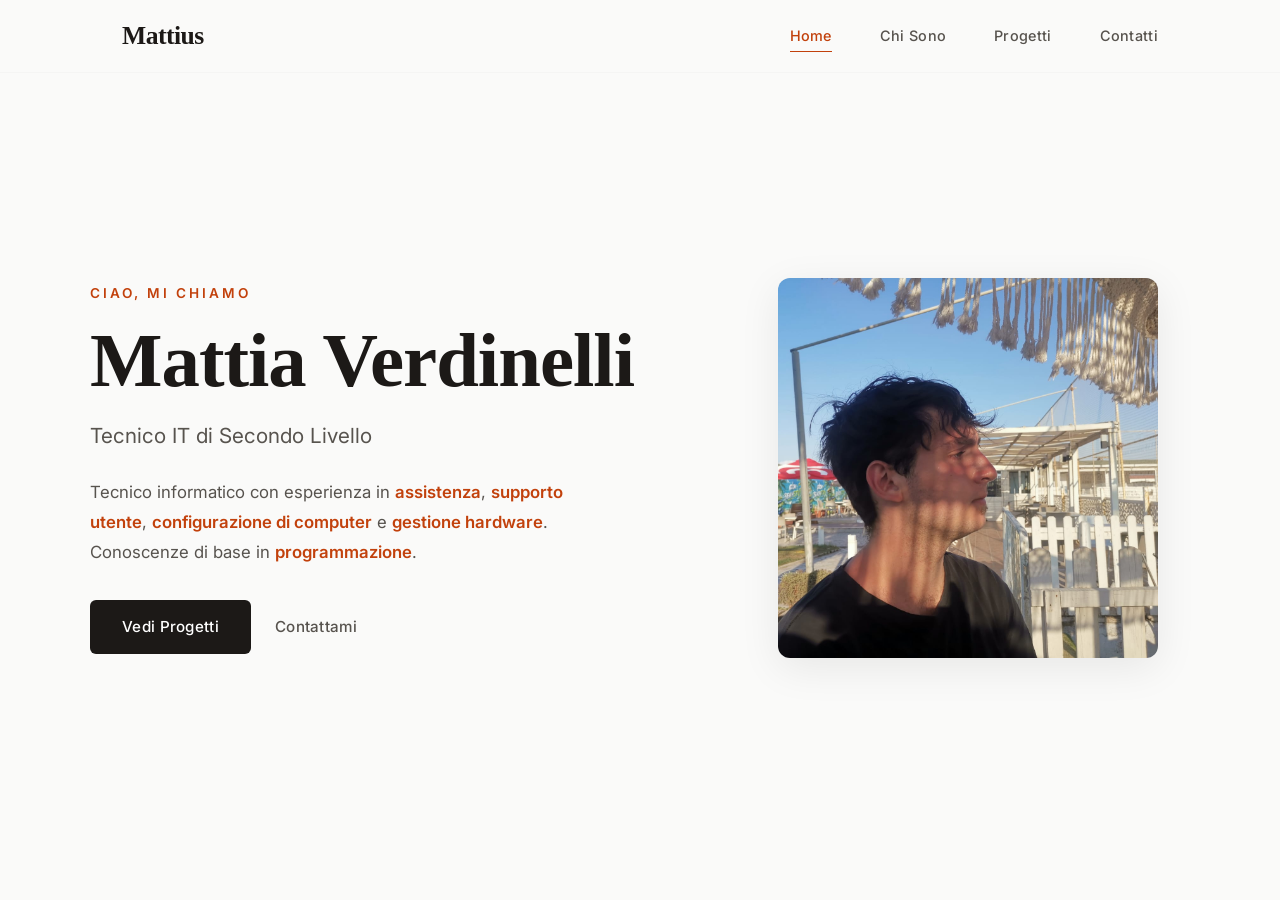
==== Portfolio_website/frontend/index.html @ 8f33f15b "First commit" ====
<!DOCTYPE html>
<html lang="it">
<head>
    <meta charset="UTF-8">
    <meta name="viewport" content="width=device-width, initial-scale=1.0">
    <title>Mattia Verdinelli | Portfolio</title>
    <link rel="preconnect" href="https://fonts.googleapis.com">
    <link href="https://fonts.googleapis.com/css2?family=Inter:wght@300;400;500;600;700&display=swap" rel="stylesheet">
    <link rel="stylesheet" href="css/main.css">
    <link rel="stylesheet" href="css/responsive.css">
</head>
<body>
    <!-- NAVBAR -->
    <nav class="navbar">
        <div class="nav-container">
            <a href="#home" class="nav-logo">Mattius</a>
            
            <ul class="nav-menu">
                <li><a href="index.html" class="nav-link active">Home</a></li>
                <li><a href="about.html" class="nav-link">Chi Sono</a></li>
                <li><a href="projects.html" class="nav-link">Progetti</a></li>
                <li><a href="contact.html" class="nav-link">Contatti</a></li>
            </ul>
            
            <div class="hamburger">
                <span class="bar"></span>
                <span class="bar"></span>
                <span class="bar"></span>
            </div>
        </div>
    </nav>
    
    <!-- HERO SECTION -->
    <section id="home" class="hero">
        <div class="hero-container">
            <!-- TESTO A SINISTRA -->
            <div class="hero-text">
                <p class="hero-subtitle">Ciao, mi chiamo</p>
                <h1 class="hero-title">Mattia Verdinelli</h1>
                <h2 class="hero-role">Tecnico IT di Secondo Livello</h2>
                <p class="hero-description">
                    Tecnico informatico con esperienza in 
                    <span class="accent">assistenza</span>, 
                    <span class="accent">supporto utente</span>, 
                    <span class="accent">configurazione di computer</span> e 
                    <span class="accent">gestione hardware</span>. 
                    Conoscenze di base in 
                    <span class="accent">programmazione</span>.
                </p>
                <div class="hero-buttons">
                    <a href="projects.html" class="btn btn-primary">Vedi Progetti</a>
                    <a href="#contact" class="btn btn-secondary">Contattami</a>
                </div>
            </div>
            
            <!-- FOTO A DESTRA -->
            <div class="hero-image">
                <img src="/Portfolio_website/frontend/assets/images/projects/40428.jpg" alt="">
            </div>
        </div>
    </section>

    <script src="js/main.js"></script>
</body>
</html>
---- Portfolio_website/frontend/css/main.css ----
/* ========================================
   VARIABILI - TEMA CHIARO
   ======================================== */
:root {
    --bg: #fafaf9;
    --bg-card: #ffffff;
    --text-primary: #1c1917;
    --text-secondary: #57534e;
    --text-muted: #a8a29e;
    --accent: #c2410c;
    --accent-light: #ea580c;
    --border: #e7e5e4;
    --border-light: #f5f5f4;
    --shadow: 0 1px 3px rgba(0, 0, 0, 0.05);
    --shadow-lg: 0 10px 40px rgba(0, 0, 0, 0.08);
    --radius: 6px;
    --transition: all 0.25s cubic-bezier(0.4, 0, 0.2, 1);
}

/* ========================================
   RESET & BASE
   ======================================== */
* {
    margin: 0;
    padding: 0;
    box-sizing: border-box;
}

html {
    scroll-behavior: smooth;
    font-size: 16px;
}

body {
    font-family: 'Inter', system-ui, -apple-system, sans-serif;
    background-color: var(--bg);
    color: var(--text-primary);
    line-height: 1.7;
    -webkit-font-smoothing: antialiased;
}

/* ========================================
   NAVBAR
   ======================================== */
.navbar {
    position: fixed;
    top: 0;
    width: 100%;
    background: rgba(250, 250, 249, 0.92);
    backdrop-filter: blur(12px);
    border-bottom: 1px solid var(--border-light);
    z-index: 1000;
}

.nav-container {
    max-width: 1100px;
    margin: 0 auto;
    display: flex;
    justify-content: space-between;
    align-items: center;
    height: 72px;
    padding: 0 2rem;
}

.nav-logo {
    font-family: 'Playfair Display', serif;
    font-size: 1.6rem;
    font-weight: 700;
    color: var(--text-primary);
    text-decoration: none;
    letter-spacing: -0.5px;
    transition: var(--transition);
}

.nav-logo:hover {
    color: var(--accent);
}

.nav-menu {
    display: flex;
    list-style: none;
    gap: 3rem;
}

.nav-link {
    color: var(--text-secondary);
    text-decoration: none;
    font-weight: 500;
    font-size: 0.9rem;
    letter-spacing: 0.3px;
    padding: 0.5rem 0;
    position: relative;
    transition: var(--transition);
}

.nav-link:hover {
    color: var(--text-primary);
}

.nav-link.active {
    color: var(--accent);
}

.nav-link::after {
    content: '';
    position: absolute;
    bottom: 0;
    left: 0;
    width: 0;
    height: 1.5px;
    background: var(--accent);
    transition: var(--transition);
}

.nav-link:hover::after,
.nav-link.active::after {
    width: 100%;
}

.hamburger {
    display: none;
    cursor: pointer;
    padding: 0.5rem;
}

.bar {
    display: block;
    width: 22px;
    height: 1.5px;
    margin: 5px auto;
    background: var(--text-primary);
    border-radius: 1px;
    transition: var(--transition);
}

/* ========================================
   HERO - DUE COLONNE
   ======================================== */
.hero {
    min-height: 100vh;
    display: flex;
    align-items: center;
    justify-content: center;
    padding: 100px 2rem 4rem;
}

.hero-container {
    max-width: 1100px;
    width: 100%;
    display: grid;
    grid-template-columns: 1.3fr 1fr;
    gap: 5rem;
    align-items: center;
    animation: fadeInUp 0.8s ease-out;
}

.hero-text {
    text-align: left;
}

.hero-subtitle {
    color: var(--accent);
    font-size: 0.85rem;
    font-weight: 600;
    letter-spacing: 3px;
    text-transform: uppercase;
    margin-bottom: 1rem;
}

.hero-title {
    font-family: 'Playfair Display', serif;
    font-size: clamp(3rem, 6vw, 5rem);
    font-weight: 700;
    color: var(--text-primary);
    line-height: 1.05;
    margin-bottom: 1rem;
    letter-spacing: -1px;
}

.hero-role {
    font-size: 1.3rem;
    font-weight: 400;
    color: var(--text-secondary);
    margin-bottom: 1.5rem;
}

.hero-line {
    width: 60px;
    height: 2px;
    background: var(--accent);
    margin-bottom: 1.5rem;
}

.hero-description {
    font-size: 1.05rem;
    color: var(--text-secondary);
    margin-bottom: 2rem;
    max-width: 480px;
    line-height: 1.8;
}

.accent {
    color: var(--accent);
    font-weight: 600;
    text-decoration: none;
    border-bottom: none;
    padding-bottom: 0;
}

/* FOTO */
.hero-image {
    display: flex;
    justify-content: center;
    align-items: center;
}

.hero-image img {
    width: 380px;
    height: 380px;
    object-fit: cover;
    border-radius: 12px;
    box-shadow: var(--shadow-lg);
    transition: var(--transition);
}

.hero-image img:hover {
    transform: scale(1.02);
}

/* Bottoni */
.hero-buttons {
    display: flex;
    gap: 1.5rem;
    align-items: center;
    flex-wrap: wrap;
}

.btn {
    display: inline-flex;
    align-items: center;
    gap: 0.5rem;
    padding: 0.9rem 2rem;
    border-radius: var(--radius);
    text-decoration: none;
    font-weight: 500;
    font-size: 0.95rem;
    transition: var(--transition);
    letter-spacing: 0.3px;
}

.btn-primary {
    background: var(--text-primary);
    color: #ffffff;
}

.btn-primary:hover {
    background: var(--accent);
    transform: translateY(-2px);
    box-shadow: var(--shadow-lg);
}

.btn-secondary {
    color: var(--text-secondary);
    padding: 0.9rem 0;
    background: none;
    border: none;
}

.btn-secondary:hover {
    color: var(--accent);
}

/* ========================================
   SEZIONI GENERALI
   ======================================== */
.container {
    max-width: 1100px;
    margin: 0 auto;
    padding: 0 2rem;
}

.section-title {
    font-family: 'Playfair Display', serif;
    font-size: 2.5rem;
    font-weight: 700;
    color: var(--text-primary);
    margin-bottom: 0.5rem;
    text-align: center;
}

.section-subtitle {
    color: var(--text-secondary);
    text-align: center;
    margin-bottom: 3rem;
    font-size: 1.05rem;
}

/* ========================================
   PAGINA CHI SONO
   ======================================== */
.about-page {
    padding: 120px 0 4rem;
    background: var(--bg);
    min-height: 100vh;
}

.about-content {
    display: grid;
    grid-template-columns: 1.5fr 1fr;
    gap: 5rem;
    align-items: start;
    margin-top: 3rem;
}

.about-text {
    text-align: left;
}

.about-lead {
    font-size: 1.3rem;
    line-height: 1.8;
    color: var(--text-secondary);
    margin-bottom: 3rem;
    padding-bottom: 2rem;
    border-bottom: 1px solid var(--border-light);
}

.about-block {
    margin-bottom: 2.5rem;
}

.about-block-cv {
    margin-bottom: 5rem;
}

.about-block h3 {
    font-family: 'Playfair Display', serif;
    font-size: 1.4rem;
    font-weight: 600;
    color: var(--text-primary);
    margin-bottom: 0.75rem;
}

.about-block p {
    color: var(--text-secondary);
    line-height: 1.8;
    font-size: 1rem;
    margin-bottom: 1.5rem;
}

/* ESPERIENZA IN EVIDENZA */
.experience-highlight {
    display: flex;
    align-items: center;
    justify-content: center;
    gap: 1.5rem;
    margin: 2rem 0 3rem;
    padding: 2.5rem;
    background: var(--bg-card);
    border-radius: 12px;
    border: 1px solid var(--border-light);
    text-align: center;
}

.experience-number {
    font-family: 'Playfair Display', serif;
    font-size: 6rem;
    font-weight: 700;
    color: var(--accent);
    line-height: 1;
}

.experience-text {
    display: flex;
    flex-direction: column;
    align-items: flex-start;
    text-align: left;
}

.experience-years {
    font-family: 'Playfair Display', serif;
    font-size: 2rem;
    font-weight: 600;
    color: var(--text-primary);
    line-height: 1;
    text-transform: lowercase;
}

.experience-label {
    font-size: 1rem;
    color: var(--text-secondary);
    margin-top: 0.25rem;
}

/* COMPETENZE - BARRE PERCENTUALI */
.skills-panel {
    background: var(--bg-card);
    border-radius: 12px;
    padding: 2.5rem;
    border: 1px solid var(--border-light);
    position: sticky;
    top: 100px;
}

.skills-title {
    font-family: 'Playfair Display', serif;
    font-size: 1.5rem;
    font-weight: 600;
    color: var(--text-primary);
    margin-bottom: 2rem;
    text-align: center;
}

.skills-category {
    margin-bottom: 2rem;
}

.skills-category:last-child {
    margin-bottom: 0;
}

.skills-category h4 {
    font-size: 0.85rem;
    font-weight: 600;
    color: var(--accent);
    text-transform: uppercase;
    letter-spacing: 2px;
    margin-bottom: 1rem;
    padding-bottom: 0.5rem;
    border-bottom: 1px solid var(--border-light);
}

.skill-item {
    margin-bottom: 1rem;
}

.skill-header {
    display: flex;
    justify-content: space-between;
    align-items: center;
    margin-bottom: 0.4rem;
}

.skill-header span:first-child {
    font-size: 0.9rem;
    font-weight: 500;
    color: var(--text-primary);
}

.skill-percent {
    font-size: 0.85rem;
    font-weight: 600;
    color: var(--accent);
}

.skill-bar {
    width: 100%;
    height: 6px;
    background: var(--border-light);
    border-radius: 3px;
    overflow: hidden;
}

.skill-fill {
    height: 100%;
    background: var(--accent);
    border-radius: 3px;
    transition: width 1s ease-out;
}

/* ========================================
   PAGINA PROGETTI
   ======================================== */
.projects-page {
    padding: 120px 0 4rem;
    background: var(--bg);
    min-height: 100vh;
}

.page-title {
    font-family: 'Playfair Display', serif;
    font-size: 3rem;
    font-weight: 700;
    color: var(--text-primary);
    text-align: center;
    margin-bottom: 0.5rem;
}

.page-subtitle {
    color: var(--text-secondary);
    text-align: center;
    margin-bottom: 3rem;
    font-size: 1.1rem;
}

.projects-grid {
    display: grid;
    grid-template-columns: repeat(auto-fit, minmax(320px, 1fr));
    gap: 2rem;
}

.project-card {
    background: var(--bg-card);
    border-radius: 12px;
    overflow: hidden;
    border: 1px solid var(--border-light);
    transition: var(--transition);
}

.project-card:hover {
    transform: translateY(-5px);
    box-shadow: var(--shadow-lg);
    border-color: var(--border);
}

.project-image {
    width: 100%;
    height: 250px;
    overflow: hidden;
    background: linear-gradient(135deg, #e7e5e4 0%, #d6d3d1 100%);
}

.project-image img {
    width: 100%;
    height: 100%;
    object-fit: cover;
    object-position: top;
    transition: var(--transition);
}

.project-card:hover .project-image img {
    transform: scale(1.05);
}

.project-content {
    padding: 1.5rem;
}

.project-content h3 {
    font-size: 1.25rem;
    font-weight: 600;
    color: var(--text-primary);
    margin-bottom: 0.75rem;
}

.project-content p {
    color: var(--text-secondary);
    font-size: 0.95rem;
    line-height: 1.6;
    margin-bottom: 1rem;
}

.project-tags {
    display: flex;
    gap: 0.5rem;
    flex-wrap: wrap;
    margin-bottom: 1.25rem;
}

/* TAG ARANCIONE PIENO */
.tag {
    background: var(--accent);
    color: #ffffff;
    padding: 0.35rem 0.85rem;
    border-radius: 20px;
    font-size: 0.8rem;
    font-weight: 500;
}

.project-links {
    display: flex;
    gap: 1.5rem;
}

.project-link {
    color: var(--accent);
    text-decoration: none;
    font-weight: 500;
    font-size: 0.9rem;
    transition: var(--transition);
}

.project-link:hover {
    color: var(--accent-light);
}

/* ========================================
   PROGETTO PROSSIMAMENTE
   ======================================== */
.project-upcoming {
    opacity: 0.85;
    position: relative;
}

.project-upcoming .project-image {
    background: linear-gradient(135deg, #d6d3d1 0%, #a8a29e 100%);
    display: flex;
    align-items: center;
    justify-content: center;
    position: relative;
}

.upcoming-badge {
    background: var(--accent);
    color: #ffffff;
    padding: 0.5rem 1.5rem;
    border-radius: 20px;
    font-size: 0.85rem;
    font-weight: 600;
    letter-spacing: 1px;
    text-transform: uppercase;
}

/* ========================================
   PAGINA CONTATTI - RIFATTA
   ======================================== */
.contact-page {
    padding: 120px 0 4rem;
    background: var(--bg);
    min-height: 100vh;
}

.contact-header {
    text-align: center;
    margin-bottom: 4rem;
}

.contact-layout {
    max-width: 700px;
    margin: 0 auto;
}

.contact-main {
    background: var(--bg-card);
    border-radius: 12px;
    border: 1px solid var(--border-light);
    padding: 2.5rem;
    margin-bottom: 2rem;
}

.contact-item {
    display: flex;
    flex-direction: column;
    gap: 0.25rem;
    padding: 1.25rem 0;
}

.contact-item:first-child {
    padding-top: 0;
}

.contact-item:last-child {
    padding-bottom: 0;
}

.contact-label {
    font-size: 0.8rem;
    font-weight: 600;
    text-transform: uppercase;
    letter-spacing: 2px;
    color: var(--accent);
}

.contact-value {
    font-size: 1.3rem;
    font-weight: 500;
    color: var(--text-primary);
    text-decoration: none;
    transition: var(--transition);
}

.contact-value:hover {
    color: var(--accent);
}

.contact-divider {
    height: 1px;
    background: var(--border-light);
}

/* Social links */
.contact-social {
    display: flex;
    flex-direction: column;
    gap: 0.75rem;
}

.social-link {
    display: flex;
    justify-content: space-between;
    align-items: center;
    padding: 1.25rem 1.5rem;
    background: var(--bg-card);
    border-radius: 12px;
    border: 1px solid var(--border-light);
    text-decoration: none;
    transition: var(--transition);
}

.social-link:hover {
    border-color: var(--accent);
    transform: translateX(5px);
}

.social-name {
    font-size: 1rem;
    font-weight: 500;
    color: var(--text-primary);
}

.social-arrow {
    font-size: 1.2rem;
    color: var(--accent);
    transition: var(--transition);
}

.social-link:hover .social-arrow {
    transform: translateX(5px);
}

/* ========================================
   ANIMATIONS
   ======================================== */
@keyframes fadeInUp {
    from {
        opacity: 0;
        transform: translateY(25px);
    }
    to {
        opacity: 1;
        transform: translateY(0);
    }
}
---- Portfolio_website/frontend/css/responsive.css ----
/* ========================================
   RESPONSIVE
   ======================================== */
@media (max-width: 768px) {
    .hamburger {
        display: block;
    }
    
    .hamburger.active .bar:nth-child(1) {
        transform: translateY(6.5px) rotate(45deg);
    }
    
    .hamburger.active .bar:nth-child(2) {
        opacity: 0;
    }
    
    .hamburger.active .bar:nth-child(3) {
        transform: translateY(-6.5px) rotate(-45deg);
    }
    
    .nav-menu {
        position: fixed;
        left: -100%;
        top: 72px;
        flex-direction: column;
        gap: 0;
        background: var(--bg-card);
        width: 100%;
        text-align: left;
        transition: 0.35s ease;
        border-bottom: 1px solid var(--border);
        box-shadow: var(--shadow-lg);
        padding: 1rem 0;
    }
    
    .nav-menu.active {
        left: 0;
    }
    
    .nav-link {
        display: block;
        padding: 1rem 2rem;
        font-size: 1rem;
    }
    
    .nav-link::after {
        display: none;
    }
    
    .nav-link:hover {
        background: var(--bg);
    }
    
    /* Hero Mobile */
    .hero-container {
        grid-template-columns: 1fr;
        gap: 2rem;
        text-align: center;
    }
    
    .hero-text {
        text-align: center;
    }
    
    .hero-line {
        margin: 0 auto 1.5rem;
    }
    
    .hero-description {
        margin-left: auto;
        margin-right: auto;
    }
    
    .hero-buttons {
        justify-content: center;
    }
    
    .hero-image img {
        width: 280px;
        height: 280px;
    }
    
    .hero-title {
        font-size: 2.5rem;
    }
    
    /* About Mobile */
    .about-content {
        grid-template-columns: 1fr;
        gap: 3rem;
    }
    
    .about-image img {
        max-width: 280px;
        height: 350px;
    }
    
    .about-lead {
        font-size: 1.1rem;
    }
    
    .about-block-cv {
        margin-bottom: 3rem;
    }
    
    .experience-highlight {
        flex-direction: column;
        gap: 0.5rem;
        padding: 1.5rem;
    }
    
    .experience-number {
        font-size: 4rem;
    }
    
    .experience-text {
        align-items: center;
        text-align: center;
    }
    
    .experience-years {
        font-size: 1.5rem;
    }
    
    .skills-panel {
        position: static;
        padding: 1.5rem;
    }
    
    .skills-title {
        font-size: 1.3rem;
    }
    
    /* Progetti Mobile */
    .page-title {
        font-size: 2.2rem;
    }
    
    .projects-grid {
        grid-template-columns: 1fr;
    }
    
    /* Contatti Mobile */
    .contact-main {
        padding: 1.5rem;
    }
    
    .contact-value {
        font-size: 1.1rem;
    }
    
    .social-link:hover {
        transform: translateX(3px);
    }
}

@media (max-width: 480px) {
    .hero-title {
        font-size: 2rem;
    }
    
    .hero-role {
        font-size: 1.1rem;
    }
    
    .btn {
        width: 100%;
        justify-content: center;
    }
}
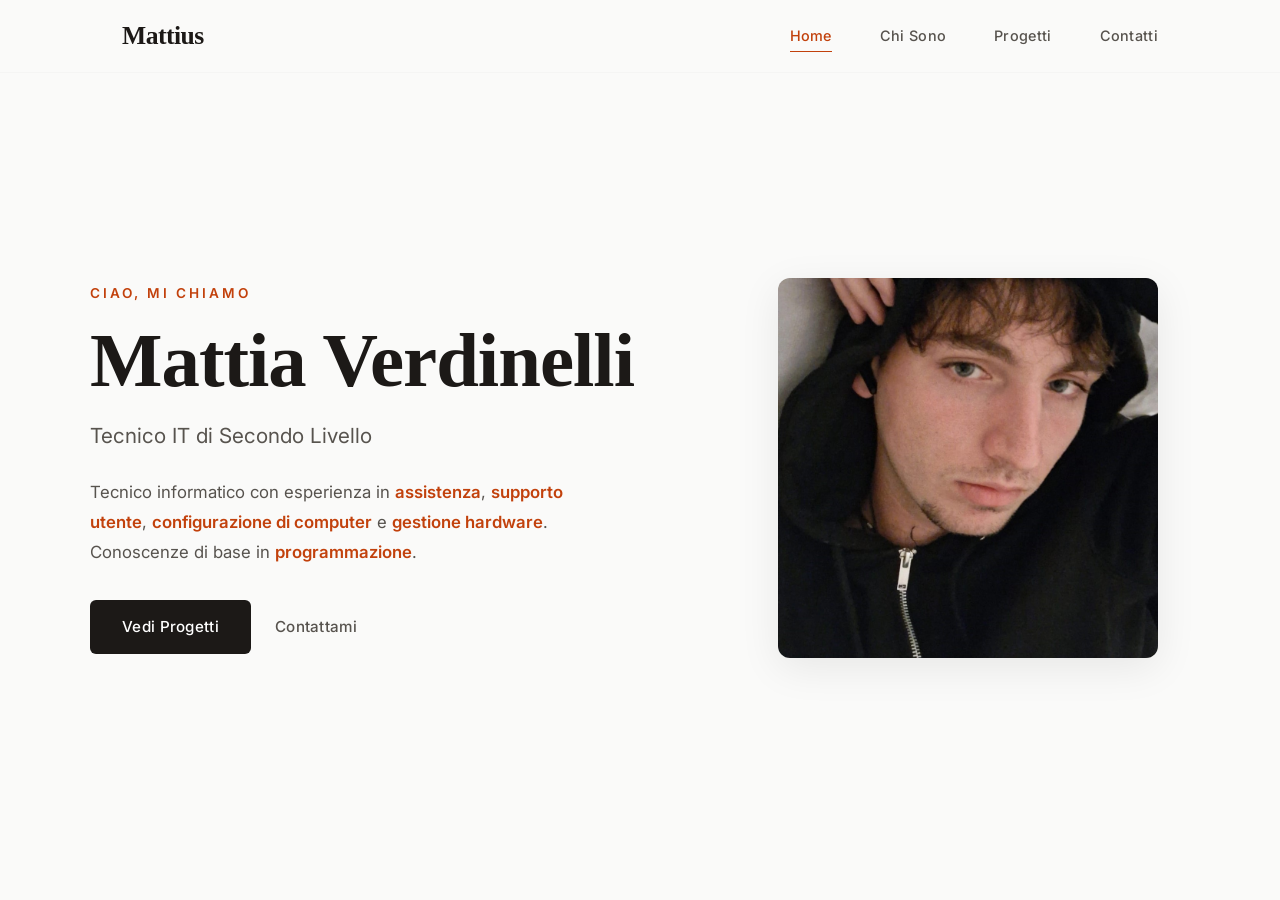
==== commit a5732c6d: "update picture" ====
--- a/Portfolio_website/frontend/index.html
+++ b/Portfolio_website/frontend/index.html
@@ -49,13 +49,13 @@
                 </p>
                 <div class="hero-buttons">
                     <a href="projects.html" class="btn btn-primary">Vedi Progetti</a>
-                    <a href="#contact" class="btn btn-secondary">Contattami</a>
+                    <a href="about.html" class="btn btn-secondary">Contattami</a>
                 </div>
             </div>
             
             <!-- FOTO A DESTRA -->
             <div class="hero-image">
-                <img src="/Portfolio_website/frontend/assets/images/projects/40428.jpg" alt="">
+                <img src="/Portfolio_website/frontend/assets/images/projects/41363.jpg" alt="">
             </div>
         </div>
     </section>
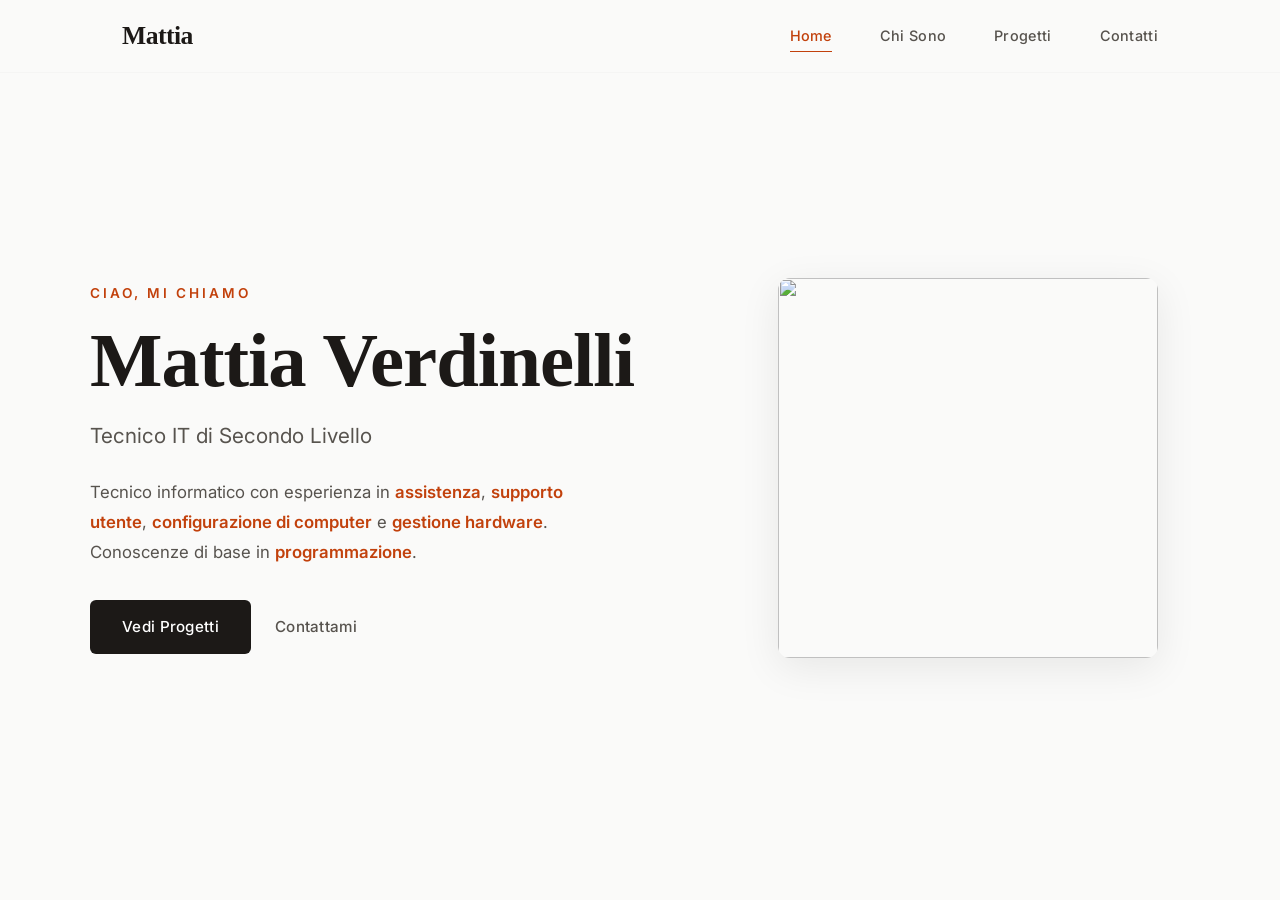
==== commit 762feb5a: "modifica per colloquio" ====
--- a/Portfolio_website/frontend/index.html
+++ b/Portfolio_website/frontend/index.html
@@ -13,7 +13,7 @@
     <!-- NAVBAR -->
     <nav class="navbar">
         <div class="nav-container">
-            <a href="#home" class="nav-logo">Mattius</a>
+            <a href="#home" class="nav-logo">Mattia</a>
             
             <ul class="nav-menu">
                 <li><a href="index.html" class="nav-link active">Home</a></li>
@@ -55,7 +55,7 @@
             
             <!-- FOTO A DESTRA -->
             <div class="hero-image">
-                <img src="/Portfolio_website/frontend/assets/images/projects/41363.jpg" alt="">
+                <img src="/assets/images/projects/IMG-20260702-WA0035.jpg" alt="">
             </div>
         </div>
     </section>
